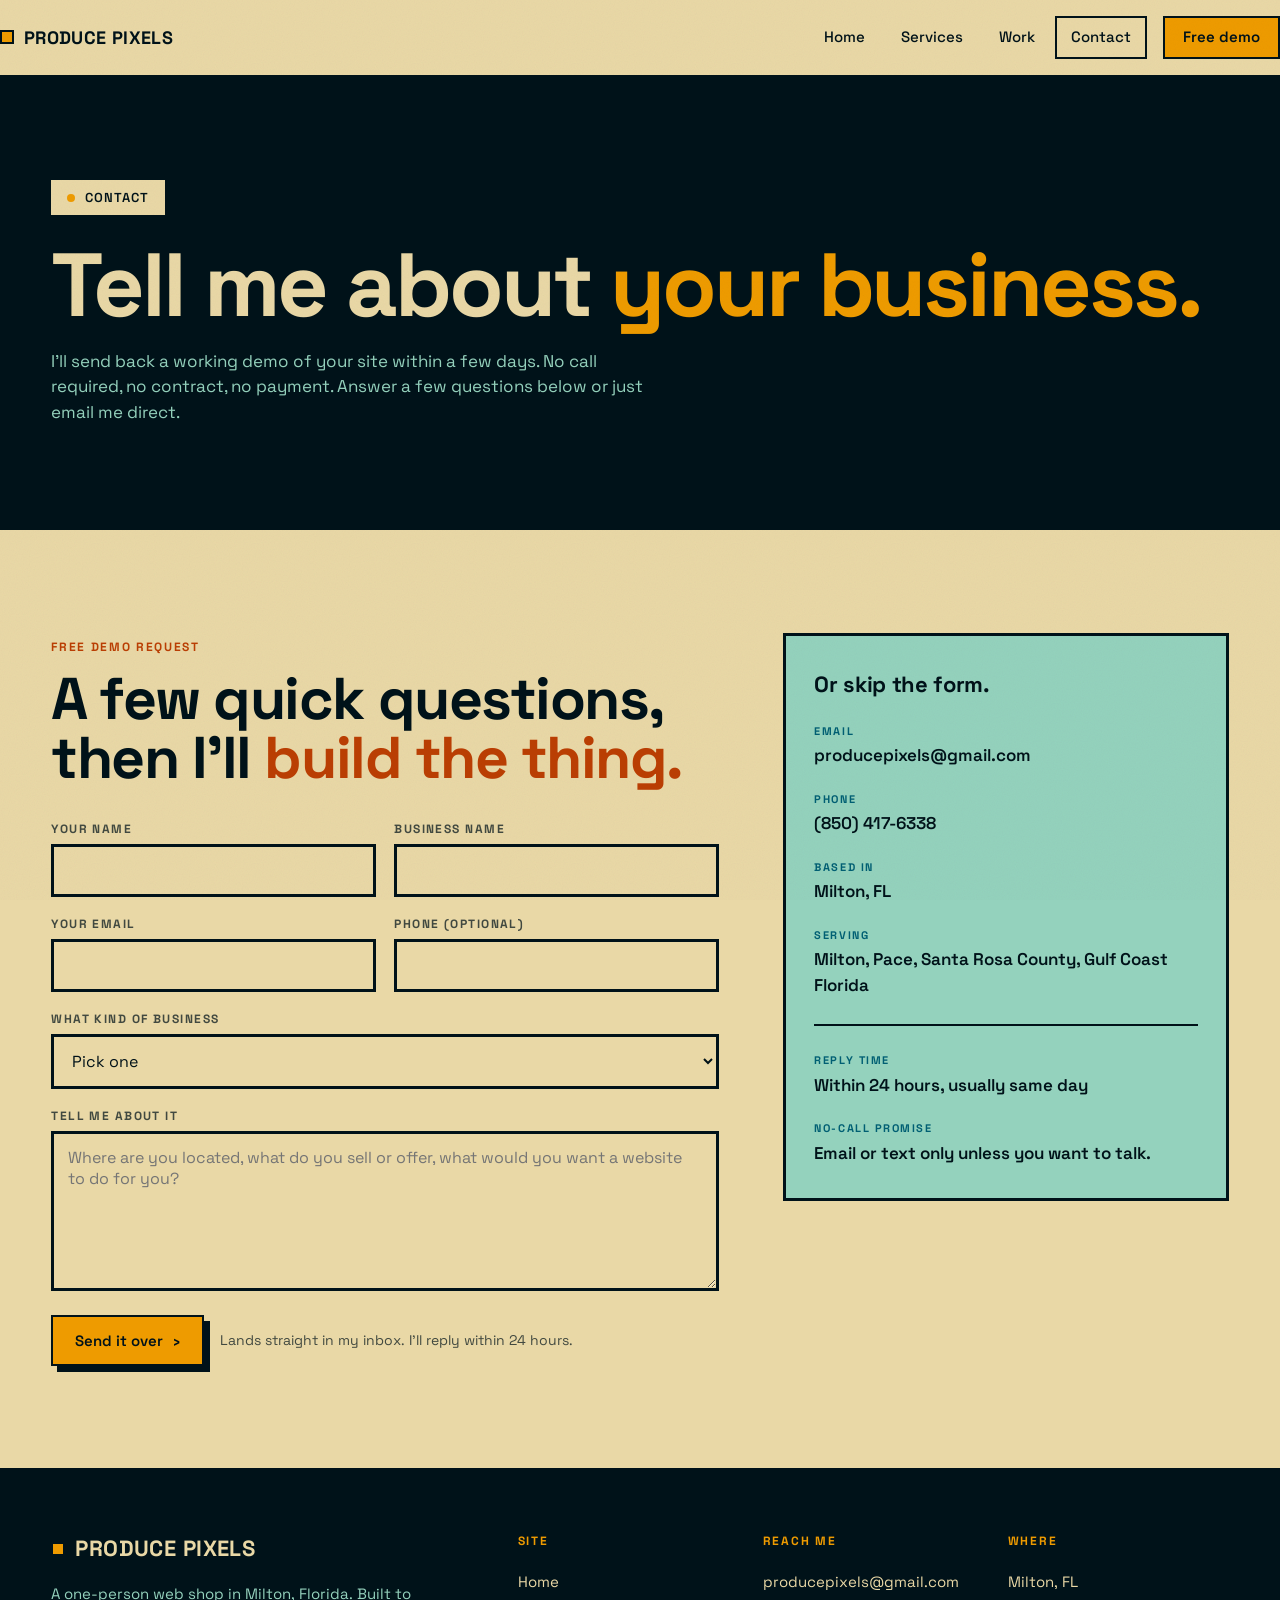
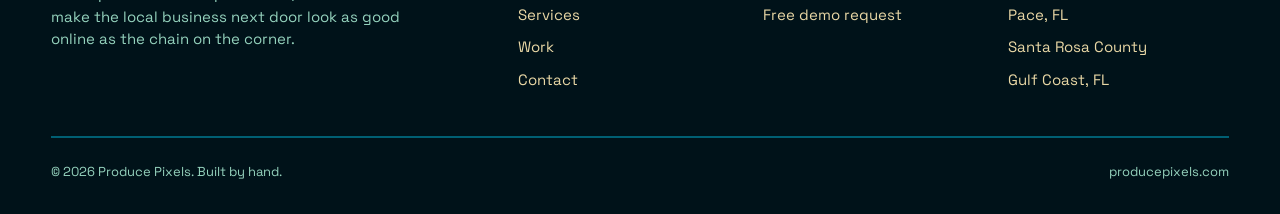
==== contact.html @ ea698794 "Initial commit: Produce Pixels v1 site Vanilla HTML/CSS/JS multi-page site for the Produce Pixels we" ====
<!doctype html>
<html lang="en">
<head>
  <meta charset="utf-8" />
  <meta name="viewport" content="width=device-width, initial-scale=1" />
  <title>Contact / Produce Pixels</title>
  <meta name="description" content="Tell me about your business. I'll send back a free working demo within a few days." />
  <meta name="theme-color" content="#001219" />

  <link rel="preconnect" href="https://fonts.googleapis.com">
  <link rel="preconnect" href="https://fonts.gstatic.com" crossorigin>
  <link href="https://fonts.googleapis.com/css2?family=Space+Grotesk:wght@400;500;600;700&display=swap" rel="stylesheet">

  <link rel="stylesheet" href="styles.css" />
</head>
<body>

  <header class="topbar">
    <div class="shell topbar-inner">
      <a href="index.html" class="brand"><span class="blip"></span>Produce Pixels</a>
      <button class="mobile-toggle" aria-expanded="false" aria-controls="primary-nav">Menu</button>
      <nav class="nav" id="primary-nav">
        <a href="index.html">Home</a>
        <a href="services.html">Services</a>
        <a href="portfolio.html">Work</a>
        <a href="contact.html" aria-current="page">Contact</a>
        <a href="contact.html" class="cta">Free demo</a>
      </nav>
    </div>
  </header>

  <main>

    <section class="page-hero">
      <div class="shell">
        <span class="tag-row"><span class="pip"></span>Contact</span>
        <h1 class="h1">Tell me about <span class="accent">your business.</span></h1>
        <p>I&rsquo;ll send back a working demo of your site within a few days. No call required, no contract, no payment. Answer a few questions below or just email me direct.</p>
      </div>
    </section>

    <section class="section">
      <div class="shell contact-grid">

        <div>
          <span class="section-label">Free demo request</span>
          <h2 class="h2" style="margin-top: 12px; margin-bottom: 32px;">A few quick questions, then I&rsquo;ll <span class="accent">build the thing.</span></h2>

          <form class="form" id="demo-form" action="https://formsubmit.co/producepixels@gmail.com" method="POST">
            <input type="hidden" name="_subject" value="New demo request via producepixels.com">
            <input type="hidden" name="_template" value="table">
            <input type="hidden" name="_next" value="https://producepixels.com/thanks.html">
            <input type="hidden" name="_captcha" value="false">
            <input type="text" name="_honey" style="display:none" tabindex="-1" autocomplete="off" aria-hidden="true">

            <div class="form-row">
              <div class="field">
                <label for="name">Your name</label>
                <input type="text" id="name" name="name" required autocomplete="name" />
              </div>
              <div class="field">
                <label for="business">Business name</label>
                <input type="text" id="business" name="business" required />
              </div>
            </div>

            <div class="form-row">
              <div class="field">
                <label for="email">Your email</label>
                <input type="email" id="email" name="email" required autocomplete="email" />
              </div>
              <div class="field">
                <label for="phone">Phone (optional)</label>
                <input type="tel" id="phone" name="phone" autocomplete="tel" />
              </div>
            </div>

            <div class="field">
              <label for="type">What kind of business</label>
              <select id="type" name="type">
                <option value="">Pick one</option>
                <option>Coffee shop or cafe</option>
                <option>Restaurant or bar</option>
                <option>Hair, nail, or beauty salon</option>
                <option>Auto repair or detail</option>
                <option>Plumbing, HVAC, or electrical</option>
                <option>Lawn care or landscaping</option>
                <option>Boutique or retail</option>
                <option>Fitness or studio</option>
                <option>Pet groomer or vet</option>
                <option>Service or trades (other)</option>
                <option>Something else</option>
              </select>
            </div>

            <div class="field">
              <label for="message">Tell me about it</label>
              <textarea id="message" name="message" placeholder="Where are you located, what do you sell or offer, what would you want a website to do for you?" required></textarea>
            </div>

            <div class="form-actions">
              <button type="submit" class="btn btn-primary">Send it over <span class="arrow">&rsaquo;</span></button>
              <p class="form-note">Lands straight in my inbox. I&rsquo;ll reply within 24 hours.</p>
            </div>
          </form>
        </div>

        <aside>
          <div class="info-block">
            <h3>Or skip the form.</h3>

            <div class="info-row">
              <span class="label">Email</span>
              <a class="value" href="mailto:producepixels@gmail.com">producepixels@gmail.com</a>
            </div>

            <div class="info-row">
              <span class="label">Phone</span>
              <a class="value" href="tel:+18504176338">(850) 417-6338</a>
            </div>

            <div class="info-row">
              <span class="label">Based in</span>
              <span class="value">Milton, FL</span>
            </div>

            <div class="info-row">
              <span class="label">Serving</span>
              <span class="value">Milton, Pace, Santa Rosa County, Gulf Coast Florida</span>
            </div>

            <hr />

            <div class="info-row">
              <span class="label">Reply time</span>
              <span class="value">Within 24 hours, usually same day</span>
            </div>

            <div class="info-row">
              <span class="label">No-call promise</span>
              <span class="value">Email or text only unless you want to talk.</span>
            </div>
          </div>
        </aside>

      </div>
    </section>

  </main>

  <footer class="footer">
    <div class="shell">
      <div class="footer-grid">
        <div>
          <a href="index.html" class="brand"><span class="blip"></span>Produce Pixels</a>
          <p class="footer-tag">A one-person web shop in Milton, Florida. Built to make the local business next door look as good online as the chain on the corner.</p>
        </div>
        <div class="footer-cols">
          <div class="footer-col">
            <h4>Site</h4>
            <a href="index.html">Home</a>
            <a href="services.html">Services</a>
            <a href="portfolio.html">Work</a>
            <a href="contact.html">Contact</a>
          </div>
          <div class="footer-col">
            <h4>Reach me</h4>
            <a href="mailto:producepixels@gmail.com">producepixels@gmail.com</a>
            <a href="contact.html">Free demo request</a>
          </div>
          <div class="footer-col">
            <h4>Where</h4>
            <a>Milton, FL</a>
            <a>Pace, FL</a>
            <a>Santa Rosa County</a>
            <a>Gulf Coast, FL</a>
          </div>
        </div>
      </div>
      <div class="footer-bottom">
        <span>&copy; 2026 Produce Pixels. Built by hand.</span>
        <span>producepixels.com</span>
      </div>
    </div>
  </footer>

  <script src="script.js"></script>

</body>
</html>
---- styles.css ----
:root {
  --ink-black: #001219;
  --dark-teal: #005f73;
  --dark-cyan: #0a9396;
  --pearl-aqua: #94d2bd;
  --vanilla-custard: #e9d8a6;
  --golden-orange: #ee9b00;
  --burnt-caramel: #ca6702;
  --rusty-spice: #bb3e03;
  --oxidized-iron: #ae2012;
  --brown-red: #9b2226;

  --bg: var(--vanilla-custard);
  --ink: var(--ink-black);
  --ink-soft: rgba(0, 18, 25, 0.72);
  --rule: var(--ink-black);

  --max: 1320px;
  --gutter: clamp(20px, 4vw, 64px);
  --border-w: 3px;

  --sans: "Space Grotesk", -apple-system, BlinkMacSystemFont, "Segoe UI", Roboto, "Helvetica Neue", Arial, sans-serif;
}

* { box-sizing: border-box; }
html, body { margin: 0; padding: 0; }

html {
  background: var(--bg);
  color: var(--ink);
  font-family: var(--sans);
  font-size: 17px;
  line-height: 1.5;
  -webkit-font-smoothing: antialiased;
  text-rendering: optimizeLegibility;
}

body { overflow-x: hidden; }

a { color: inherit; text-decoration: none; }
img, svg { display: block; max-width: 100%; }
button { font-family: inherit; }

.shell {
  max-width: var(--max);
  margin: 0 auto;
  padding-left: var(--gutter);
  padding-right: var(--gutter);
}

.full {
  padding-left: var(--gutter);
  padding-right: var(--gutter);
}

/* ============ TOP BAR ============ */
.topbar {
  position: sticky;
  top: 0;
  z-index: 50;
  background: var(--vanilla-custard);
  border-bottom: var(--border-w) solid var(--ink-black);
}
.topbar-inner {
  display: flex;
  align-items: center;
  justify-content: space-between;
  padding: 16px 0;
}
.brand {
  font-weight: 700;
  font-size: 18px;
  letter-spacing: 0.02em;
  text-transform: uppercase;
  display: inline-flex;
  align-items: center;
  gap: 10px;
}
.brand .blip {
  width: 14px;
  height: 14px;
  background: var(--golden-orange);
  border: 2px solid var(--ink-black);
  display: inline-block;
}
.nav {
  display: flex;
  gap: 4px;
  align-items: center;
  font-weight: 500;
  font-size: 15px;
}
.nav a {
  padding: 8px 14px;
  color: var(--ink-black);
  border: 2px solid transparent;
  transition: background .12s ease, color .12s ease, border-color .12s ease;
}
.nav a:hover { background: var(--ink-black); color: var(--vanilla-custard); }
.nav a[aria-current="page"] {
  border-color: var(--ink-black);
}
.nav .cta {
  background: var(--golden-orange);
  color: var(--ink-black);
  border: 2px solid var(--ink-black);
  font-weight: 600;
  margin-left: 12px;
  padding: 8px 18px;
}
.nav .cta:hover { background: var(--rusty-spice); color: var(--vanilla-custard); }

.mobile-toggle {
  display: none;
  background: var(--ink-black);
  color: var(--vanilla-custard);
  border: 2px solid var(--ink-black);
  padding: 8px 16px;
  font-size: 14px;
  font-weight: 600;
  text-transform: uppercase;
  letter-spacing: 0.05em;
  cursor: pointer;
}

/* ============ HERO ============ */
.hero {
  background: var(--ink-black);
  color: var(--vanilla-custard);
  border-bottom: var(--border-w) solid var(--ink-black);
  padding-top: clamp(56px, 9vw, 130px);
  padding-bottom: clamp(56px, 9vw, 130px);
  position: relative;
  overflow: hidden;
}
.hero::before {
  content: "";
  position: absolute;
  right: -120px;
  top: -120px;
  width: 360px;
  height: 360px;
  background: var(--rusty-spice);
  border-radius: 50%;
  opacity: 0.5;
  filter: blur(20px);
  pointer-events: none;
  animation: drift1 18s ease-in-out infinite;
}
.hero::after {
  content: "";
  position: absolute;
  left: -80px;
  bottom: -160px;
  width: 280px;
  height: 280px;
  background: var(--dark-teal);
  border-radius: 50%;
  opacity: 0.55;
  filter: blur(18px);
  pointer-events: none;
  animation: drift2 22s ease-in-out infinite;
}
.hero-grid {
  position: relative;
  z-index: 1;
  display: grid;
  grid-template-columns: 1fr;
  gap: 40px;
  align-items: end;
}
.tag-row {
  display: inline-flex;
  align-items: center;
  gap: 10px;
  padding: 6px 14px;
  background: var(--vanilla-custard);
  color: var(--ink-black);
  font-size: 13px;
  font-weight: 600;
  letter-spacing: 0.08em;
  text-transform: uppercase;
  border: 2px solid var(--vanilla-custard);
  margin-bottom: 28px;
}
.tag-row .pip {
  width: 8px;
  height: 8px;
  background: var(--golden-orange);
  border-radius: 50%;
}
.h1 {
  font-weight: 700;
  font-size: clamp(40px, 7.2vw, 96px);
  line-height: 0.95;
  letter-spacing: -0.035em;
  margin: 0 0 32px;
  color: var(--vanilla-custard);
}
.h1 .accent { color: var(--golden-orange); }
.h1 .underline {
  background: linear-gradient(transparent 64%, var(--rusty-spice) 64%, var(--rusty-spice) 88%, transparent 88%);
  padding: 0 0.05em;
}
.hero-sub {
  max-width: 50ch;
  font-size: clamp(17px, 1.4vw, 20px);
  color: var(--pearl-aqua);
  margin: 0 0 36px;
}
.hero-actions {
  display: flex;
  flex-wrap: wrap;
  gap: 12px;
  align-items: center;
}

.btn {
  display: inline-flex;
  align-items: center;
  gap: 10px;
  padding: 14px 22px;
  font-weight: 600;
  font-size: 15px;
  border: 2px solid var(--ink-black);
  background: var(--vanilla-custard);
  color: var(--ink-black);
  cursor: pointer;
  transition: transform .1s ease, background .15s ease, color .15s ease, border-color .15s ease, box-shadow .12s ease;
}
.btn .arrow { display: inline-block; transition: transform .15s ease; }
.btn:hover .arrow { transform: translate(3px, -1px); }

.btn-primary {
  background: var(--golden-orange);
  color: var(--ink-black);
  box-shadow: 6px 6px 0 var(--ink-black);
}
.btn-primary:hover {
  background: var(--rusty-spice);
  color: var(--vanilla-custard);
  box-shadow: 8px 8px 0 var(--ink-black);
}

.btn-onDark {
  background: transparent;
  color: var(--vanilla-custard);
  border-color: var(--vanilla-custard);
}
.btn-onDark:hover {
  background: var(--vanilla-custard);
  color: var(--ink-black);
}

.btn-ghost:hover {
  background: var(--ink-black);
  color: var(--vanilla-custard);
}

/* ============ FACTS STRIP ============ */
.facts {
  background: var(--pearl-aqua);
  color: var(--ink-black);
  border-bottom: var(--border-w) solid var(--ink-black);
  padding: 0;
}
.facts-grid {
  display: grid;
  grid-template-columns: 1fr;
}
.fact {
  padding: 28px var(--gutter);
  border-bottom: 2px solid var(--ink-black);
}
.fact:last-child { border-bottom: none; }
.fact .label {
  font-size: 12px;
  font-weight: 700;
  letter-spacing: 0.12em;
  text-transform: uppercase;
  color: var(--dark-teal);
  margin: 0 0 6px;
}
.fact .value {
  font-size: clamp(20px, 2vw, 26px);
  font-weight: 600;
  letter-spacing: -0.015em;
  margin: 0;
}

/* ============ SECTION ============ */
.section {
  padding-top: clamp(64px, 8vw, 120px);
  padding-bottom: clamp(64px, 8vw, 120px);
}
.section-header {
  display: grid;
  grid-template-columns: 1fr;
  gap: 16px;
  margin-bottom: 56px;
  align-items: end;
}
.section-label {
  display: inline-block;
  font-size: 12px;
  font-weight: 700;
  letter-spacing: 0.14em;
  text-transform: uppercase;
  color: var(--rusty-spice);
}
.h2 {
  font-weight: 700;
  font-size: clamp(34px, 4.6vw, 60px);
  line-height: 1.0;
  letter-spacing: -0.025em;
  margin: 0;
  max-width: 22ch;
}
.h2 .accent { color: var(--rusty-spice); }
.h2 .box {
  background: var(--golden-orange);
  border: 2px solid var(--ink-black);
  padding: 0 0.15em;
  display: inline-block;
}

/* ============ STEPS ============ */
.steps {
  display: grid;
  grid-template-columns: 1fr;
  gap: 20px;
}
.step {
  border: var(--border-w) solid var(--ink-black);
  background: var(--vanilla-custard);
  padding: 32px 28px;
  position: relative;
  transition: transform .15s ease, box-shadow .15s ease;
}
.step:hover {
  transform: translate(-3px, -3px);
  box-shadow: 8px 8px 0 var(--ink-black);
}
.step .num {
  font-size: 56px;
  font-weight: 700;
  letter-spacing: -0.04em;
  line-height: 1;
  color: var(--golden-orange);
  -webkit-text-stroke: 2px var(--ink-black);
  margin-bottom: 18px;
}
.step h3 {
  font-size: clamp(22px, 2vw, 28px);
  font-weight: 700;
  letter-spacing: -0.015em;
  margin: 0 0 12px;
}
.step p {
  margin: 0;
  font-size: 16px;
  color: var(--ink-black);
  opacity: 0.82;
}

/* ============ PROOF / INDUSTRIES ============ */
.proof {
  background: var(--dark-teal);
  color: var(--vanilla-custard);
  border-top: var(--border-w) solid var(--ink-black);
  border-bottom: var(--border-w) solid var(--ink-black);
  padding: clamp(64px, 8vw, 120px) 0;
}
.proof-grid {
  display: grid;
  grid-template-columns: 1fr;
  gap: 56px;
  align-items: start;
}
.quote-block .section-label { color: var(--golden-orange); }
.quote {
  font-size: clamp(24px, 3vw, 38px);
  line-height: 1.2;
  font-weight: 600;
  letter-spacing: -0.015em;
  margin: 18px 0 24px;
  max-width: 24ch;
  color: var(--vanilla-custard);
}
.quote .accent { color: var(--golden-orange); }
.quote-meta {
  font-size: 14px;
  font-weight: 600;
  letter-spacing: 0.05em;
  text-transform: uppercase;
  color: var(--pearl-aqua);
}

.industries-block .section-label { color: var(--golden-orange); }
.industries-block h3 {
  font-size: clamp(22px, 2.2vw, 28px);
  font-weight: 700;
  margin: 18px 0 24px;
  color: var(--vanilla-custard);
}
.chips {
  display: flex;
  flex-wrap: wrap;
  gap: 10px;
}
.chip {
  display: inline-flex;
  align-items: center;
  padding: 8px 16px;
  background: var(--vanilla-custard);
  color: var(--ink-black);
  border: 2px solid var(--ink-black);
  font-weight: 600;
  font-size: 14px;
}
.chip:nth-child(3n) { background: var(--pearl-aqua); }
.chip:nth-child(4n) { background: var(--golden-orange); }

/* ============ CTA BAND ============ */
.cta-band {
  background: var(--rusty-spice);
  color: var(--vanilla-custard);
  border-bottom: var(--border-w) solid var(--ink-black);
  padding: clamp(64px, 8vw, 120px) 0;
}
.cta-grid {
  display: grid;
  grid-template-columns: 1fr;
  gap: 32px;
  align-items: end;
}
.cta-headline {
  font-size: clamp(36px, 5.4vw, 80px);
  line-height: 0.98;
  letter-spacing: -0.03em;
  font-weight: 700;
  margin: 0;
}
.cta-headline .accent { color: var(--golden-orange); }
.cta-row { display: flex; flex-wrap: wrap; gap: 12px; }

.cta-band .btn-primary {
  background: var(--golden-orange);
  color: var(--ink-black);
  border-color: var(--ink-black);
}
.cta-band .btn-primary:hover {
  background: var(--ink-black);
  color: var(--golden-orange);
}

/* ============ FOOTER ============ */
.footer {
  background: var(--ink-black);
  color: var(--vanilla-custard);
  padding: 64px 0 32px;
}
.footer-grid {
  display: grid;
  grid-template-columns: 1fr;
  gap: 40px;
}
.footer .brand { color: var(--vanilla-custard); font-size: 22px; }
.footer-tag {
  max-width: 38ch;
  margin: 18px 0 0;
  color: var(--pearl-aqua);
  font-size: 15px;
}
.footer-cols {
  display: grid;
  grid-template-columns: 1fr 1fr;
  gap: 24px;
}
.footer-col h4 {
  font-size: 12px;
  font-weight: 700;
  letter-spacing: 0.14em;
  text-transform: uppercase;
  color: var(--golden-orange);
  margin: 0 0 16px;
}
.footer-col a {
  display: block;
  padding: 5px 0;
  color: var(--vanilla-custard);
  font-size: 15px;
}
.footer-col a:hover { color: var(--golden-orange); }
.footer-bottom {
  border-top: 2px solid var(--dark-teal);
  margin-top: 40px;
  padding-top: 24px;
  display: flex;
  flex-wrap: wrap;
  gap: 12px;
  justify-content: space-between;
  font-size: 13px;
  color: var(--pearl-aqua);
}

/* ============ TABLET ============ */
@media (min-width: 720px) {
  .hero-grid {
    grid-template-columns: 1fr;
    gap: 56px;
  }
  .facts-grid {
    grid-template-columns: 1fr 1fr 1fr;
  }
  .fact {
    border-bottom: none;
    border-right: 2px solid var(--ink-black);
    padding: 32px 28px;
  }
  .fact:last-child { border-right: none; }
  .section-header {
    grid-template-columns: 220px 1fr;
    gap: 48px;
  }
  .steps {
    grid-template-columns: 1fr 1fr 1fr;
    gap: 24px;
  }
  .proof-grid {
    grid-template-columns: 1fr 1fr;
    gap: 64px;
  }
  .cta-grid {
    grid-template-columns: 1.4fr 1fr;
    gap: 48px;
  }
  .footer-grid {
    grid-template-columns: 1.2fr 2fr;
    align-items: start;
  }
  .footer-cols {
    grid-template-columns: 1fr 1fr 1fr;
  }
}

/* ============ MOBILE NAV ============ */
@media (max-width: 720px) {
  .nav { display: none; }
  .nav.open {
    display: flex;
    position: absolute;
    top: 100%;
    left: 0;
    right: 0;
    flex-direction: column;
    align-items: stretch;
    gap: 0;
    background: var(--vanilla-custard);
    padding: 8px var(--gutter) 24px;
    border-bottom: var(--border-w) solid var(--ink-black);
  }
  .nav.open a {
    width: 100%;
    padding: 14px 0;
    border-bottom: 2px solid var(--ink-black);
    font-size: 17px;
    border-left: none;
    border-right: none;
    border-top: none;
  }
  .nav.open a:last-child { border-bottom: none; }
  .nav.open .cta {
    margin-top: 14px;
    margin-left: 0;
    text-align: center;
  }
  .mobile-toggle { display: inline-flex; }
}

/* ============ PAGE HERO (services / portfolio / contact) ============ */
.page-hero {
  background: var(--ink-black);
  color: var(--vanilla-custard);
  border-bottom: var(--border-w) solid var(--ink-black);
  padding: clamp(56px, 8vw, 110px) 0;
}
.page-hero .h1 {
  font-size: clamp(44px, 7vw, 96px);
  margin-bottom: 20px;
}
.page-hero p {
  max-width: 56ch;
  font-size: clamp(17px, 1.3vw, 19px);
  color: var(--pearl-aqua);
  margin: 0;
}

/* ============ PRICING ============ */
.pricing {
  display: grid;
  grid-template-columns: 1fr;
  gap: 24px;
  align-items: stretch;
}
.tier {
  border: var(--border-w) solid var(--ink-black);
  background: var(--vanilla-custard);
  padding: 36px 30px;
  display: flex;
  flex-direction: column;
  gap: 16px;
  transition: transform .15s ease, box-shadow .15s ease;
}
.tier:hover {
  transform: translate(-3px, -3px);
  box-shadow: 8px 8px 0 var(--ink-black);
}
.tier.featured {
  background: var(--ink-black);
  color: var(--vanilla-custard);
}
.tier-tag {
  font-size: 12px;
  font-weight: 700;
  letter-spacing: 0.14em;
  text-transform: uppercase;
  color: var(--rusty-spice);
}
.tier.featured .tier-tag { color: var(--golden-orange); }
.tier h3 {
  font-size: 28px;
  font-weight: 700;
  margin: 0;
  letter-spacing: -0.015em;
}
.tier .price {
  font-size: 48px;
  font-weight: 700;
  letter-spacing: -0.025em;
  line-height: 1;
}
.tier .price small {
  display: block;
  margin-top: 6px;
  font-size: 13px;
  font-weight: 500;
  letter-spacing: 0;
  opacity: 0.75;
}
.tier-desc {
  margin: 0;
  font-size: 15px;
  opacity: 0.85;
}
.tier ul {
  list-style: none;
  padding: 18px 0 0;
  margin: 0;
  display: grid;
  gap: 8px;
  border-top: 2px solid var(--ink-black);
}
.tier.featured ul { border-top-color: var(--golden-orange); }
.tier li {
  padding-left: 22px;
  position: relative;
  font-size: 15px;
}
.tier li::before {
  content: "+";
  position: absolute;
  left: 0;
  top: 0;
  color: var(--rusty-spice);
  font-weight: 700;
}
.tier.featured li::before { color: var(--golden-orange); }
.tier-cta { margin-top: auto; padding-top: 18px; }

/* ============ ADD-ONS ============ */
.addons {
  border: var(--border-w) solid var(--ink-black);
  background: var(--vanilla-custard);
  margin-top: 56px;
}
.addon {
  padding: 22px 26px;
  display: flex;
  justify-content: space-between;
  align-items: baseline;
  gap: 24px;
  border-bottom: 2px solid var(--ink-black);
  flex-wrap: wrap;
}
.addon:last-child { border-bottom: none; }
.addon-name { font-weight: 600; font-size: 17px; }
.addon-name small {
  display: block;
  font-weight: 400;
  font-size: 14px;
  opacity: 0.7;
  margin-top: 2px;
}
.addon-price {
  font-weight: 700;
  color: var(--rusty-spice);
  white-space: nowrap;
  font-size: 16px;
}

/* ============ WORK GRID ============ */
.work-grid {
  display: grid;
  grid-template-columns: 1fr;
  gap: 24px;
}
.work-card {
  display: block;
  border: var(--border-w) solid var(--ink-black);
  background: var(--vanilla-custard);
  transition: transform .15s ease, box-shadow .15s ease;
  color: var(--ink-black);
}
.work-card:hover {
  box-shadow: 8px 8px 0 var(--ink-black);
}
.work-thumb {
  aspect-ratio: 4/3;
  padding: 26px;
  display: flex;
  flex-direction: column;
  justify-content: space-between;
  border-bottom: var(--border-w) solid var(--ink-black);
  position: relative;
}
.work-initials {
  font-size: clamp(64px, 9vw, 120px);
  font-weight: 700;
  line-height: 0.85;
  letter-spacing: -0.04em;
}
.work-tag {
  font-size: 11px;
  font-weight: 700;
  letter-spacing: 0.14em;
  text-transform: uppercase;
  align-self: flex-end;
  background: var(--ink-black);
  color: var(--vanilla-custard);
  padding: 6px 12px;
}
.work-meta {
  padding: 18px 22px 22px;
  display: flex;
  flex-direction: column;
  gap: 4px;
}
.work-meta h3 {
  font-size: 22px;
  font-weight: 700;
  margin: 0;
  letter-spacing: -0.015em;
}
.work-meta span {
  font-size: 14px;
  color: var(--ink-soft);
}
.work-meta .view {
  margin-top: 12px;
  font-size: 13px;
  font-weight: 700;
  letter-spacing: 0.1em;
  text-transform: uppercase;
  color: var(--rusty-spice);
}

/* ============ CALLOUT ============ */
.callout {
  background: var(--golden-orange);
  border: var(--border-w) solid var(--ink-black);
  padding: 36px 32px;
  margin-top: 56px;
  display: grid;
  grid-template-columns: 1fr;
  gap: 20px;
  align-items: center;
}
.callout h3 {
  margin: 0;
  font-size: clamp(24px, 3vw, 36px);
  font-weight: 700;
  letter-spacing: -0.02em;
  max-width: 22ch;
}

/* ============ FORM / CONTACT ============ */
.contact-grid {
  display: grid;
  grid-template-columns: 1fr;
  gap: 48px;
  align-items: start;
}
.form { display: grid; gap: 18px; }
.field { display: grid; gap: 6px; }
.field label {
  font-size: 12px;
  font-weight: 700;
  letter-spacing: 0.12em;
  text-transform: uppercase;
  color: var(--ink-soft);
}
.field input,
.field select,
.field textarea {
  font-family: inherit;
  font-size: 16px;
  padding: 13px 14px;
  border: var(--border-w) solid var(--ink-black);
  background: var(--vanilla-custard);
  color: var(--ink-black);
  width: 100%;
  border-radius: 0;
  transition: box-shadow .12s ease, background .12s ease;
}
.field textarea {
  min-height: 160px;
  resize: vertical;
}
.field input:focus,
.field select:focus,
.field textarea:focus {
  outline: none;
  background: #fff5dc;
  box-shadow: 5px 5px 0 var(--rusty-spice);
}
.form-row {
  display: grid;
  grid-template-columns: 1fr;
  gap: 18px;
}
.form-actions {
  display: flex;
  gap: 16px;
  align-items: center;
  flex-wrap: wrap;
  padding-top: 6px;
}
.form-note {
  font-size: 14px;
  color: var(--ink-soft);
  margin: 0;
  max-width: 40ch;
}

.info-block {
  border: var(--border-w) solid var(--ink-black);
  background: var(--pearl-aqua);
  padding: 32px 28px;
  display: grid;
  gap: 22px;
}
.info-block h3 {
  margin: 0;
  font-size: 22px;
  font-weight: 700;
  letter-spacing: -0.015em;
}
.info-row { display: grid; gap: 4px; }
.info-row .label {
  font-size: 11px;
  font-weight: 700;
  letter-spacing: 0.14em;
  text-transform: uppercase;
  color: var(--dark-teal);
}
.info-row .value {
  font-size: 17px;
  font-weight: 600;
  color: var(--ink-black);
}
.info-row a.value:hover { color: var(--rusty-spice); }
.info-block hr {
  border: none;
  border-top: 2px solid var(--ink-black);
  margin: 4px 0;
}

@media (min-width: 720px) {
  .pricing { grid-template-columns: 1fr 1fr 1fr; gap: 20px; }
  .work-grid { grid-template-columns: 1fr 1fr; gap: 28px; }
  .callout { grid-template-columns: 1.4fr auto; gap: 32px; }
}
@media (min-width: 1080px) {
  .work-grid { grid-template-columns: 1fr 1fr 1fr; gap: 32px; }
  .contact-grid { grid-template-columns: 1.5fr 1fr; gap: 64px; }
  .form-row { grid-template-columns: 1fr 1fr; }
}

/* ============ EFFECTS ============ */

.cycle {
  display: inline-block;
  transition: opacity .28s ease, transform .28s ease;
  border-bottom: 4px solid var(--rusty-spice);
  padding-bottom: 2px;
  will-change: opacity, transform;
}

.hero { --mx: 50%; --my: 50%; }
.hero-glow {
  position: absolute;
  inset: 0;
  pointer-events: none;
  z-index: 0;
  background: radial-gradient(380px 380px at var(--mx) var(--my), rgba(238, 155, 0, 0.22), transparent 70%);
  opacity: 0;
  transition: opacity .35s ease;
}
.hero:hover .hero-glow { opacity: 1; }
@media (hover: none) { .hero-glow { display: none; } }

.btn-primary {
  --magX: 0px;
  --magY: 0px;
  transform: translate(var(--magX), var(--magY));
}
.nav .cta {
  --magX: 0px;
  --magY: 0px;
  transform: translate(var(--magX), var(--magY));
  transition: transform .12s ease, background .15s ease, color .15s ease;
}

.work-card {
  --rx: 0deg;
  --ry: 0deg;
  --lift: 0px;
  transform: perspective(900px) rotateX(var(--rx)) rotateY(var(--ry)) translate(var(--lift), var(--lift));
  transition: transform .22s cubic-bezier(.2, .7, .2, 1), box-shadow .15s ease, opacity .8s ease;
  will-change: transform;
  opacity: 0;
}
.work-card.in { opacity: 1; }
@media (hover: none) { .work-card { transform: none; } }

.step,
.tier,
.section-header,
.quote-block,
.industries-block,
.cta-headline,
.cta-row,
.addons,
.callout,
.info-block,
.form,
.fact {
  opacity: 0;
  transform: translateY(28px);
  transition: opacity .7s ease, transform .7s cubic-bezier(0.2, 0.7, 0.2, 1);
}
.step.in,
.tier.in,
.section-header.in,
.quote-block.in,
.industries-block.in,
.cta-headline.in,
.cta-row.in,
.addons.in,
.callout.in,
.info-block.in,
.form.in,
.fact.in {
  opacity: 1;
  transform: translateY(0);
}

@media (prefers-reduced-motion: reduce) {
  .cycle,
  .hero-glow,
  .step, .tier, .section-header, .quote-block, .industries-block, .cta-headline, .cta-row, .addons, .callout, .info-block, .form, .fact, .work-card {
    opacity: 1 !important;
    transform: none !important;
    transition: none !important;
  }
}

body::after {
  content: "";
  position: fixed;
  inset: 0;
  pointer-events: none;
  z-index: 100;
  opacity: 0.06;
  mix-blend-mode: multiply;
  background-image: url("data:image/svg+xml;utf8,<svg xmlns='http://www.w3.org/2000/svg' width='160' height='160'><filter id='n'><feTurbulence type='fractalNoise' baseFrequency='0.85' numOctaves='2' stitchTiles='stitch'/></filter><rect width='100%' height='100%' filter='url(%23n)'/></svg>");
}

@keyframes drift1 {
  0%, 100% { transform: translate(0, 0) scale(1); }
  33% { transform: translate(40px, 30px) scale(1.06); }
  66% { transform: translate(-30px, 50px) scale(0.94); }
}
@keyframes drift2 {
  0%, 100% { transform: translate(0, 0) scale(1); }
  40% { transform: translate(-50px, -20px) scale(1.08); }
  70% { transform: translate(30px, -40px) scale(0.96); }
}
@media (prefers-reduced-motion: reduce) {
  .hero::before, .hero::after { animation: none; }
}

::selection {
  background: var(--golden-orange);
  color: var(--ink-black);
}
::-moz-selection {
  background: var(--golden-orange);
  color: var(--ink-black);
}
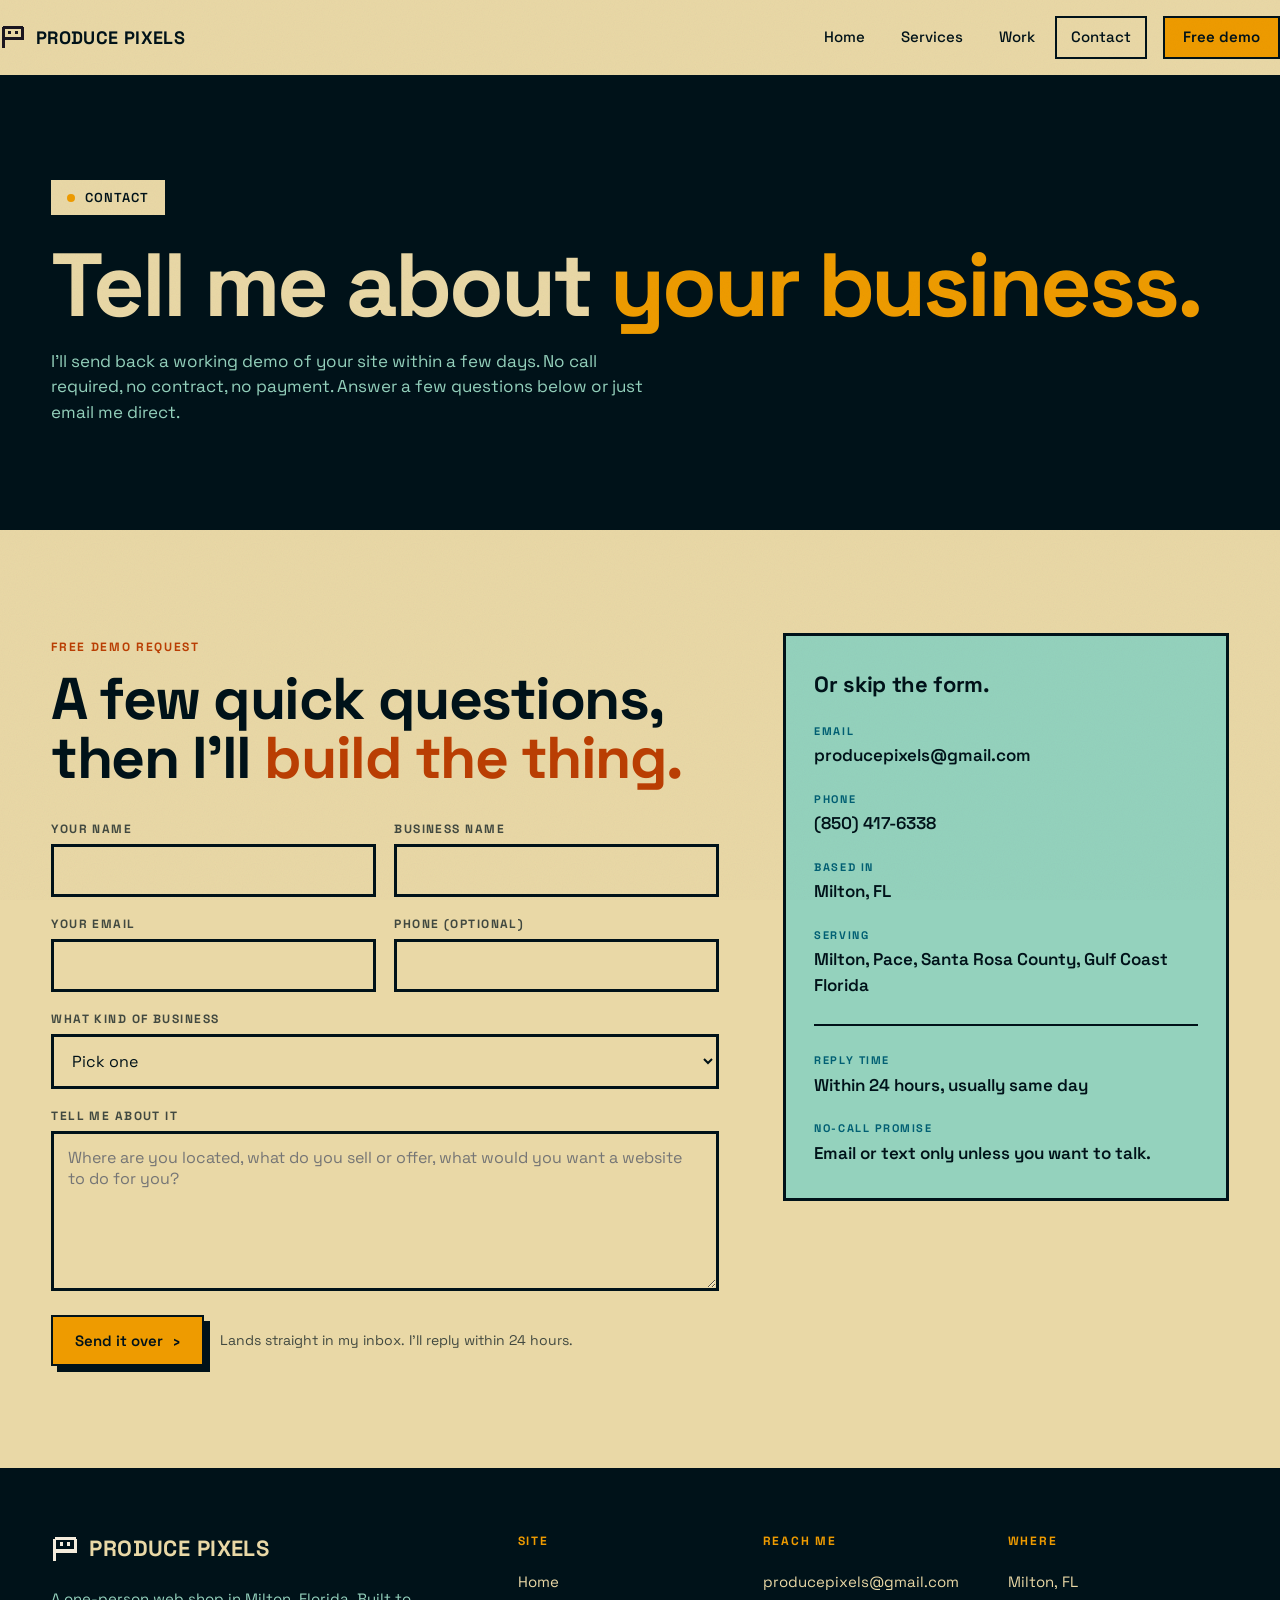
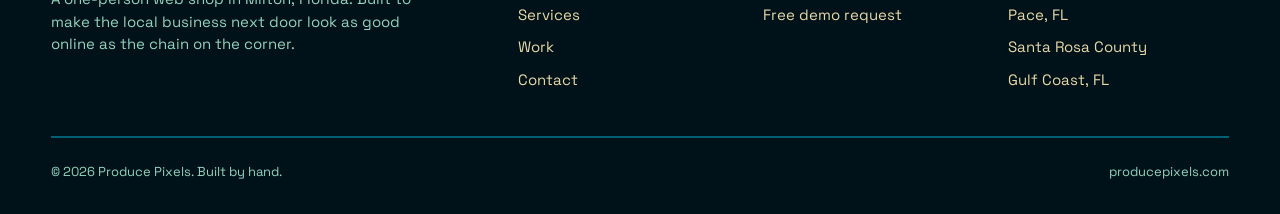
==== commit 70ec0620: "Add Produce Pixels logo to header, footer, and favicon - logo.svg (mark-mono-dark) for the cream top" ====
--- a/contact.html
+++ b/contact.html
@@ -5,7 +5,9 @@
   <meta name="viewport" content="width=device-width, initial-scale=1" />
   <title>Contact / Produce Pixels</title>
   <meta name="description" content="Tell me about your business. I'll send back a free working demo within a few days." />
-  <meta name="theme-color" content="#001219" />
+  <meta name="theme-color" content="#e9d8a6" />
+  <link rel="icon" type="image/svg+xml" href="logo.svg" />
+  <link rel="alternate icon" type="image/png" href="favicon.png" />
 
   <link rel="preconnect" href="https://fonts.googleapis.com">
   <link rel="preconnect" href="https://fonts.gstatic.com" crossorigin>
@@ -17,7 +19,7 @@
 
   <header class="topbar">
     <div class="shell topbar-inner">
-      <a href="index.html" class="brand"><span class="blip"></span>Produce Pixels</a>
+      <a href="index.html" class="brand"><span class="brand-mark" aria-hidden="true"></span>Produce Pixels</a>
       <button class="mobile-toggle" aria-expanded="false" aria-controls="primary-nav">Menu</button>
       <nav class="nav" id="primary-nav">
         <a href="index.html">Home</a>
@@ -152,7 +154,7 @@
     <div class="shell">
       <div class="footer-grid">
         <div>
-          <a href="index.html" class="brand"><span class="blip"></span>Produce Pixels</a>
+          <a href="index.html" class="brand"><span class="brand-mark" aria-hidden="true"></span>Produce Pixels</a>
           <p class="footer-tag">A one-person web shop in Milton, Florida. Built to make the local business next door look as good online as the chain on the corner.</p>
         </div>
         <div class="footer-cols">
--- a/styles.css
+++ b/styles.css
@@ -16,7 +16,7 @@
   --rule: var(--ink-black);
 
   --max: 1320px;
-  --gutter: clamp(20px, 4vw, 64px);
+  --gutter: clamp(28px, 4vw, 64px);
   --border-w: 3px;
 
   --sans: "Space Grotesk", -apple-system, BlinkMacSystemFont, "Segoe UI", Roboto, "Helvetica Neue", Arial, sans-serif;
@@ -35,7 +35,10 @@
   text-rendering: optimizeLegibility;
 }
 
-body { overflow-x: hidden; }
+body {
+  overflow-x: hidden;
+  overflow-x: clip;
+}
 
 a { color: inherit; text-decoration: none; }
 img, svg { display: block; max-width: 100%; }
@@ -76,12 +79,20 @@
   align-items: center;
   gap: 10px;
 }
-.brand .blip {
-  width: 14px;
-  height: 14px;
-  background: var(--golden-orange);
-  border: 2px solid var(--ink-black);
+.brand-mark {
+  width: 26px;
+  height: 26px;
   display: inline-block;
+  background-size: contain;
+  background-repeat: no-repeat;
+  background-position: center;
+  flex-shrink: 0;
+}
+.topbar .brand-mark { background-image: url("logo.svg"); }
+.footer .brand-mark {
+  background-image: url("logo-light.svg");
+  width: 28px;
+  height: 28px;
 }
 .nav {
   display: flex;
